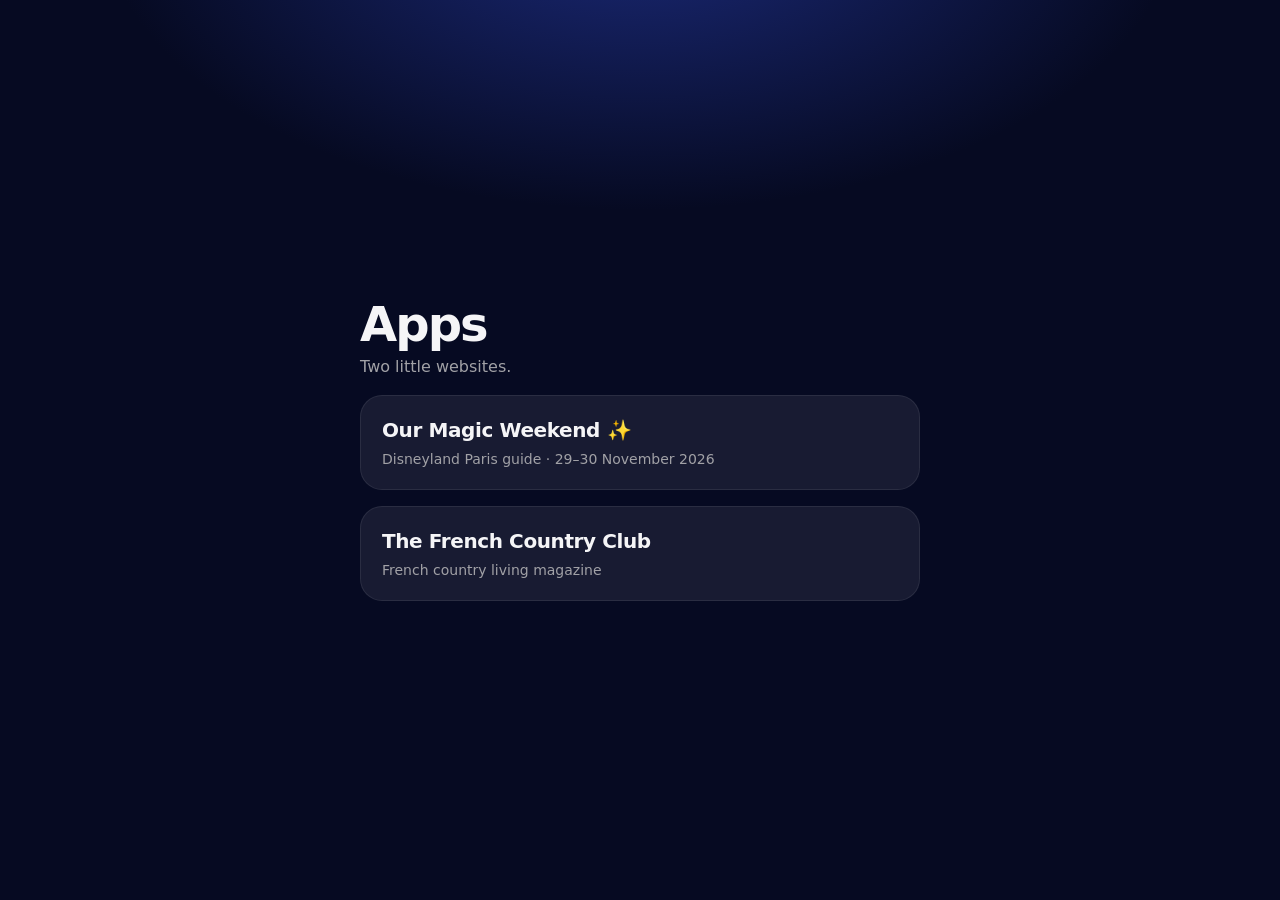
==== index.html @ 0a060226 "Add a root page linking both sites, and .nojekyll for GitHub Pages Co-Authored-By: Claude Opus 5.5 <" ====
<!doctype html>
<html lang="en">
<head>
<meta charset="utf-8">
<meta name="viewport" content="width=device-width,initial-scale=1,viewport-fit=cover">
<title>Apps</title>
<meta name="theme-color" content="#060a22">
<style>
  :root{color-scheme:dark}
  *{box-sizing:border-box}
  body{margin:0;min-height:100svh;display:grid;place-items:center;padding:24px 16px;
    font:16px/1.5 -apple-system,BlinkMacSystemFont,"SF Pro Text",Inter,system-ui,sans-serif;color:#f5f5f7;
    background:radial-gradient(900px 500px at 50% -10%,#1b2a7a,transparent 60%),#060a22}
  main{width:min(560px,100%);display:grid;gap:16px}
  h1{margin:0 0 6px;font-size:clamp(34px,8vw,48px);letter-spacing:-.04em;line-height:1.05}
  p{margin:0;color:#a1a1a6}
  a{display:grid;gap:4px;padding:20px 22px;border-radius:22px;background:rgba(255,255,255,.07);color:inherit;text-decoration:none;
    box-shadow:inset 0 0 0 1px rgba(255,255,255,.08);transition:transform .3s,background .3s}
  a:hover{background:rgba(255,255,255,.11);transform:translateY(-2px)}
  a b{font-size:20px;letter-spacing:-.02em}
  a span{color:#a1a1a6;font-size:14px}
</style>
</head>
<body>
<main>
  <div><h1>Apps</h1><p>Two little websites.</p></div>
  <a href="disneyland-paris/"><b>Our Magic Weekend ✨</b><span>Disneyland Paris guide · 29–30 November 2026</span></a>
  <a href="french-home/"><b>The French Country Club</b><span>French country living magazine</span></a>
</main>
</body>
</html>
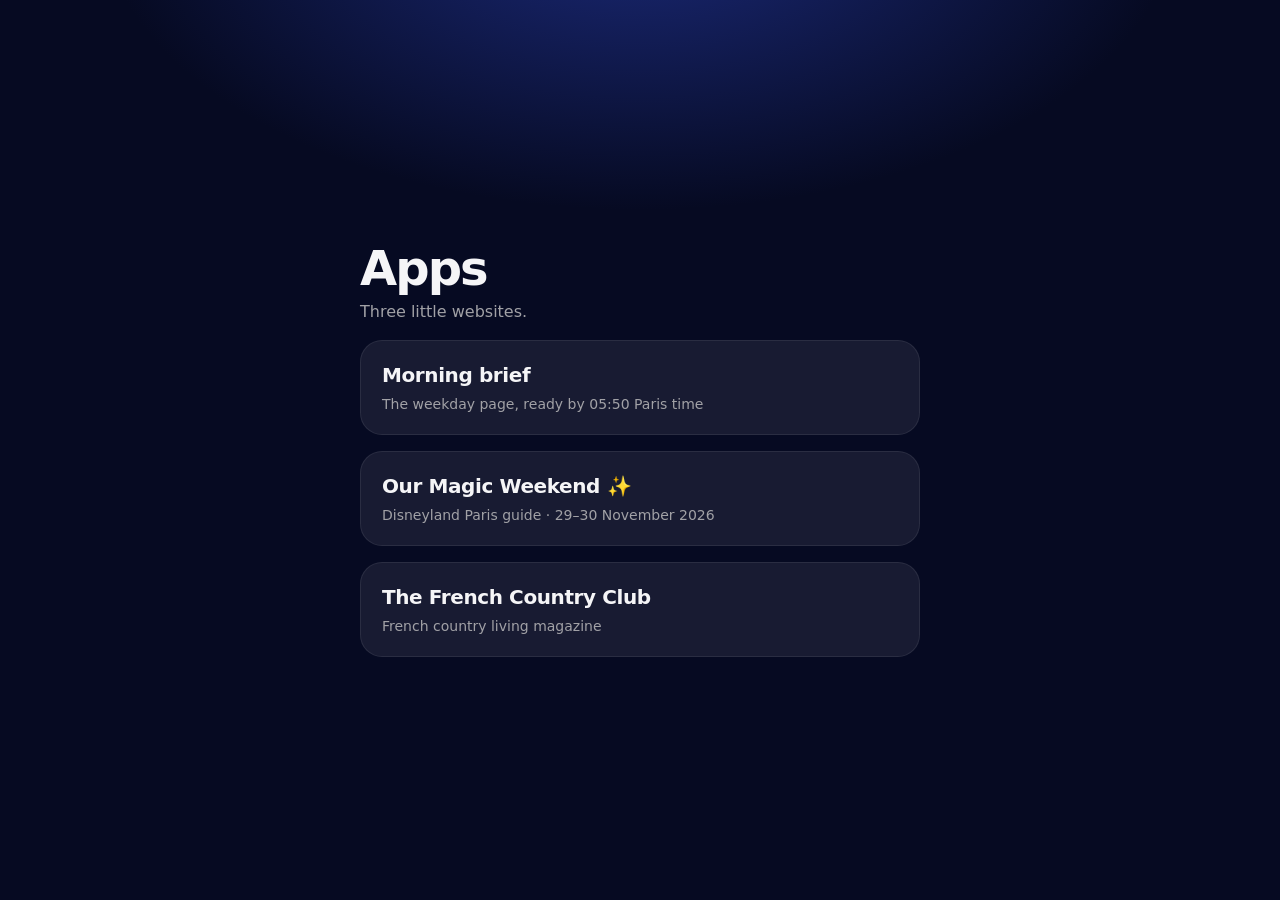
==== commit 979259c3: "Morning brief: self-running weekday page generator Python pipeline (python -m brief.build) that rend" ====
--- a/index.html
+++ b/index.html
@@ -23,7 +23,8 @@
 </head>
 <body>
 <main>
-  <div><h1>Apps</h1><p>Two little websites.</p></div>
+  <div><h1>Apps</h1><p>Three little websites.</p></div>
+  <a href="morning-brief/"><b>Morning brief</b><span>The weekday page, ready by 05:50 Paris time</span></a>
   <a href="disneyland-paris/"><b>Our Magic Weekend ✨</b><span>Disneyland Paris guide · 29–30 November 2026</span></a>
   <a href="french-home/"><b>The French Country Club</b><span>French country living magazine</span></a>
 </main>
